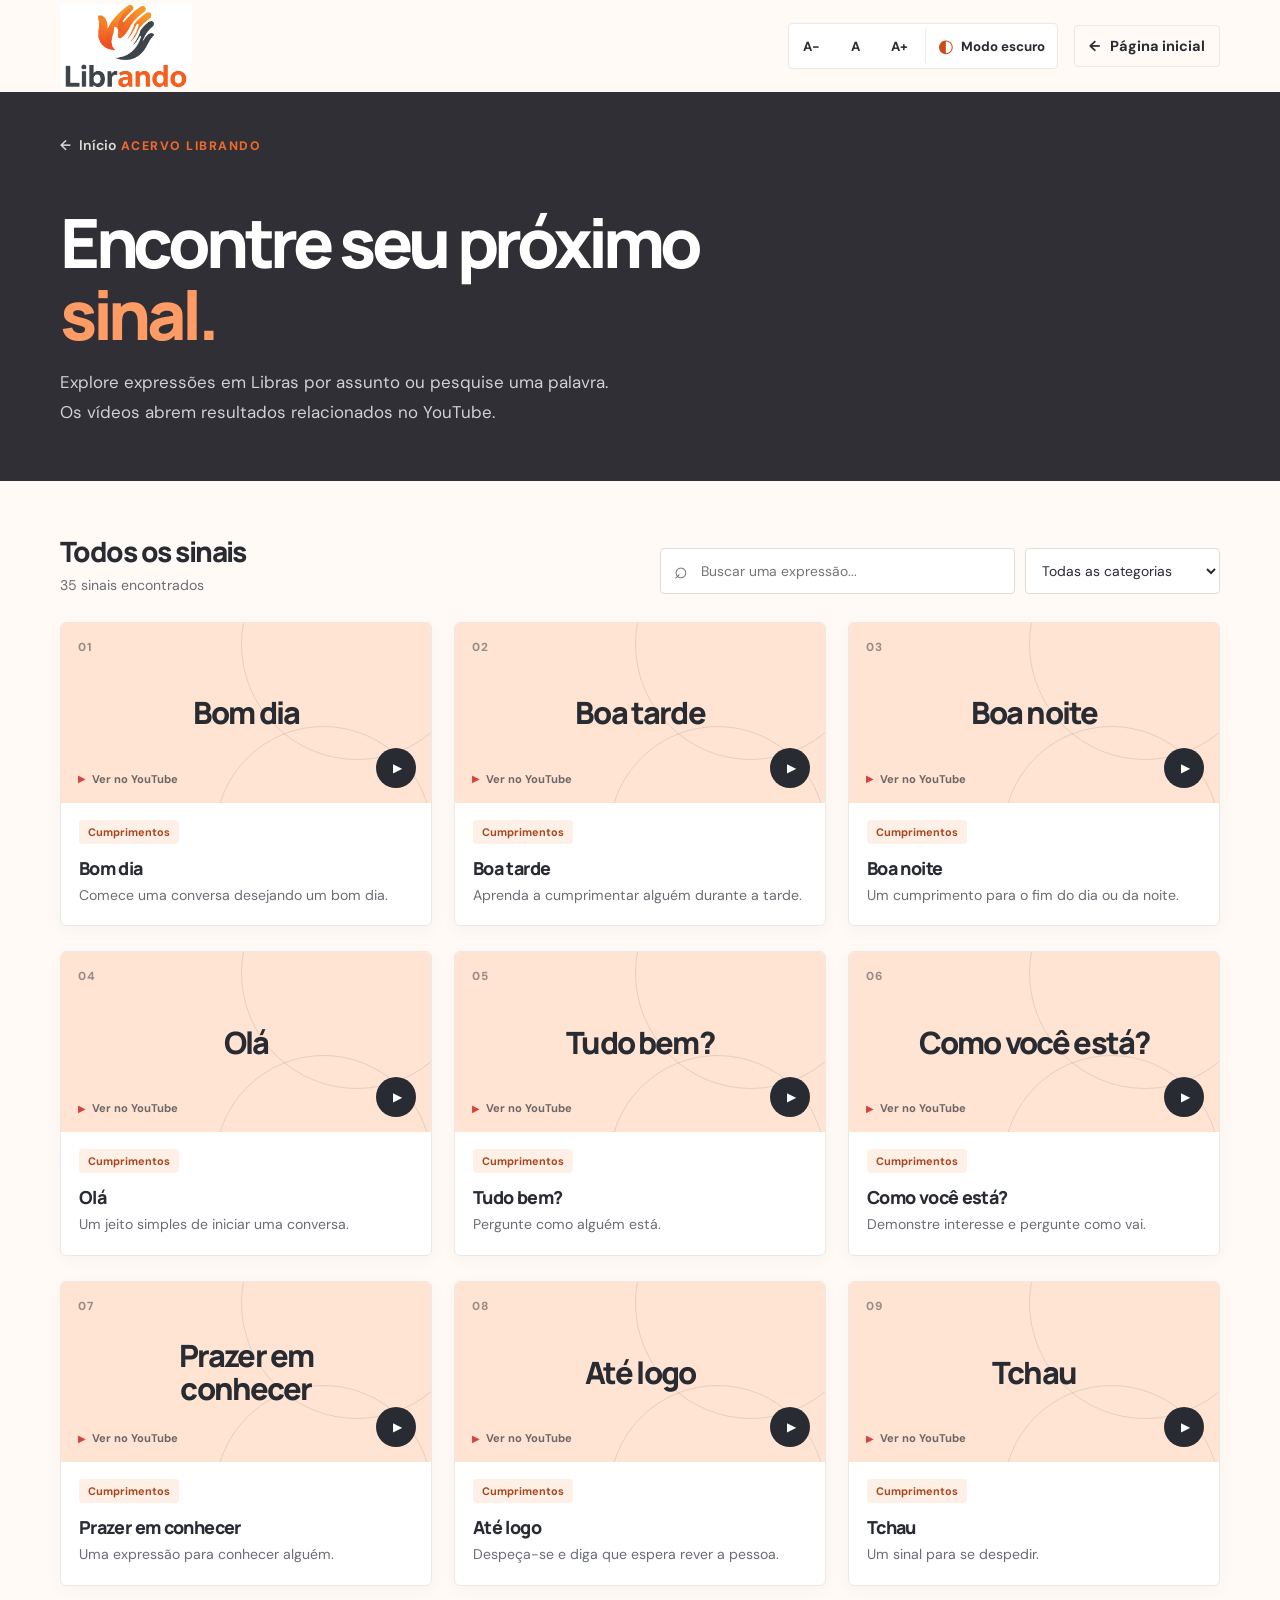
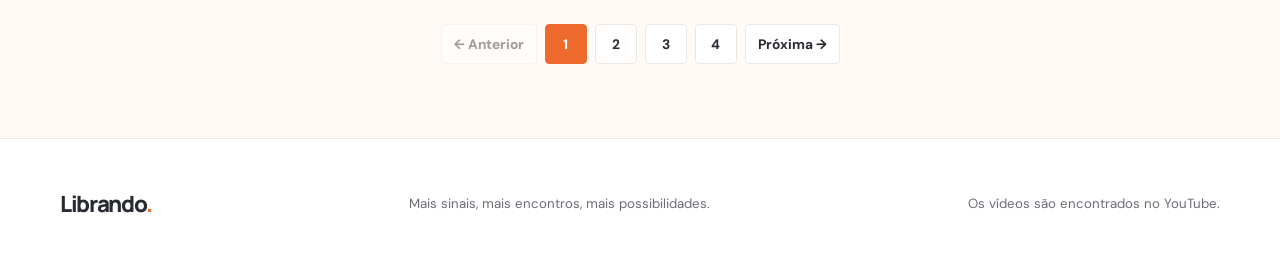
==== pages/videos.html @ 1c076620 "Improve Librando brand and accessibility Co-authored-by: Copilot <223556219+Copilot@users.noreply.gi" ====
<!DOCTYPE html>
<html lang="pt-BR">
<head>
  <meta charset="UTF-8">
  <meta name="viewport" content="width=device-width, initial-scale=1">
  <meta name="description" content="Explore vídeos de Libras por tema e encontre sinais para se comunicar no dia a dia.">
  <meta name="theme-color" content="#fffaf6">
  <link rel="preconnect" href="https://fonts.googleapis.com">
  <link rel="preconnect" href="https://fonts.gstatic.com" crossorigin>
  <link href="https://fonts.googleapis.com/css2?family=DM+Sans:wght@400;500;600;700&family=Manrope:wght@500;600;700;800&display=swap" rel="stylesheet">
  <link rel="stylesheet" href="../assets/css/librando.css">
  <script src="../assets/js/accessibility.js" defer></script>
  <script src="../assets/js/videos.js" defer></script>
  <title>Explorar sinais — Librando</title>
</head>
<body>
  <a class="skip-link" href="#conteudo">Pular para o conteúdo</a>
  <!-- Cabeçalho mantém navegação e acessibilidade consistentes entre páginas. -->
  <header class="site-header">
    <nav class="nav-wrap" aria-label="Navegação principal">
      <a class="brand" href="../index.html" aria-label="Librando — página inicial">
        <img src="../assets/images/librando-logo.png" alt="Librando">
      </a>
      <div class="nav-actions">
        <div class="accessibility-tools" role="group" aria-label="Opções de acessibilidade">
          <button class="font-button" type="button" data-font-action="decrease" aria-label="Diminuir tamanho da fonte" title="Diminuir fonte">A−</button>
          <button class="font-button" type="button" data-font-action="reset" aria-label="Restaurar tamanho padrão da fonte" title="Restaurar fonte">A</button>
          <button class="font-button" type="button" data-font-action="increase" aria-label="Aumentar tamanho da fonte" title="Aumentar fonte">A+</button>
          <button class="theme-button" type="button" data-theme-toggle aria-label="Ativar modo escuro" aria-pressed="false">
            <span class="theme-icon" aria-hidden="true">◐</span>
            <span class="theme-label">Modo escuro</span>
          </button>
          <span class="sr-only" data-accessibility-status aria-live="polite" aria-atomic="true"></span>
        </div>
        <a class="nav-link" href="../index.html"><span aria-hidden="true">←</span> Página inicial</a>
      </div>
    </nav>
  </header>

  <!-- Catálogo de sinais pesquisável, categorizado e paginado. -->
  <main id="conteudo" class="catalog-page">
    <section class="catalog-intro">
      <a class="back-link" href="../index.html"><span aria-hidden="true">←</span> Início</a>
      <span class="section-kicker">Acervo Librando</span>
      <h1>Encontre seu próximo <span>sinal.</span></h1>
      <p>Explore expressões em Libras por assunto ou pesquise uma palavra. Os vídeos abrem resultados relacionados no YouTube.</p>
    </section>

    <section class="section catalog-section" aria-labelledby="catalog-title">
      <div class="catalog-toolbar">
        <div>
          <h2 id="catalog-title">Todos os sinais</h2>
          <p id="results-summary" class="results-summary" aria-live="polite"></p>
        </div>
        <div class="filters">
          <label class="search-field">
            <span class="sr-only">Buscar sinal</span>
            <span class="search-icon" aria-hidden="true">⌕</span>
            <input id="video-search" type="search" placeholder="Buscar uma expressão..." autocomplete="off">
          </label>
          <label class="select-field">
            <span class="sr-only">Filtrar por categoria</span>
            <select id="category-filter">
              <option value="all">Todas as categorias</option>
              <option value="cumprimentos">Cumprimentos</option>
              <option value="cortesia">Cortesia</option>
              <option value="conversa">Conversação</option>
              <option value="cotidiano">Cotidiano</option>
              <option value="emocoes">Emoções</option>
            </select>
          </label>
        </div>
      </div>
      <div class="video-grid" id="all-videos" aria-live="polite"></div>
      <nav class="pagination" id="pagination" aria-label="Paginação dos vídeos"></nav>
      <p class="empty-state" id="empty-state" hidden>Nenhum sinal encontrado. Tente outra palavra ou categoria.</p>
    </section>
  </main>

  <!-- O mesmo rodapé leve usado na página inicial. -->
  <footer class="site-footer">
    <a class="footer-brand" href="../index.html">Librando<span>.</span></a>
    <p>Mais sinais, mais encontros, mais possibilidades.</p>
    <span class="footer-note">Os vídeos são encontrados no YouTube.</span>
  </footer>
</body>
</html>
---- assets/css/librando.css ----
:root {
  color-scheme: light;
  --font-scale: 1;
  --ink: #292b32;
  --muted: #6b6d75;
  --paper: #fffaf6;
  --surface: #ffffff;
  --line: #eee8e2;
  --input-surface: #ffffff;
  --orange: #ee692c;
  --orange-dark: #c94c1d;
  --charcoal: #292b32;
  --shadow: 0 14px 40px rgba(44, 35, 29, .08);
  font-family: "DM Sans", sans-serif;
  font-size: calc(100% * var(--font-scale));
  font-synthesis: none;
  text-rendering: optimizeLegibility;
}

/* Centralized colors keep the light and dark themes consistent across pages. */
:root[data-theme="dark"] {
  color-scheme: dark;
  --ink: #f2eee9;
  --muted: #b9b4ad;
  --paper: #202329;
  --surface: #292d34;
  --line: #41464f;
  --input-surface: #292d34;
  --orange: #f47b43;
  --orange-dark: #ff9b64;
  --charcoal: #292b32;
  --shadow: 0 14px 40px rgba(0, 0, 0, .25);
}

* {
  box-sizing: border-box;
}

html {
  scroll-behavior: smooth;
}

body {
  margin: 0;
  background: var(--paper);
  color: var(--ink);
}

button,
input,
select {
  font: inherit;
}

a {
  color: inherit;
}

/* Keyboard focus remains visible in both color themes. */
a:focus-visible,
button:focus-visible,
input:focus-visible,
select:focus-visible {
  outline: 3px solid var(--orange-dark);
  outline-offset: 3px;
}

/* Shared shell and accessible navigation controls. */
.skip-link {
  position: absolute;
  z-index: 10;
  top: 10px;
  left: 10px;
  padding: 10px 14px;
  transform: translateY(-150%);
  border-radius: 4px;
  background: var(--surface);
  color: var(--ink);
}

.skip-link:focus {
  transform: translateY(0);
}

.site-header {
  position: relative;
  z-index: 2;
  background: var(--paper);
}

.nav-wrap {
  display: flex;
  width: min(1160px, calc(100% - 48px));
  min-height: 92px;
  align-items: center;
  justify-content: space-between;
  gap: 22px;
  margin: 0 auto;
}

.brand {
  display: inline-flex;
  width: 132px;
  height: 84px;
  align-items: center;
  justify-content: center;
  flex: 0 0 auto;
  background: #fff;
}

.brand img {
  display: block;
  width: 100%;
  height: 100%;
  object-fit: contain;
}

.nav-actions,
.accessibility-tools {
  display: inline-flex;
  align-items: center;
  gap: 8px;
}

.nav-actions {
  flex-wrap: wrap;
  justify-content: flex-end;
  gap: 16px;
}

.accessibility-tools {
  padding: 4px;
  border: 1px solid var(--line);
  border-radius: 4px;
  background: var(--surface);
}

.font-button,
.theme-button {
  display: inline-flex;
  min-width: 36px;
  min-height: 36px;
  align-items: center;
  justify-content: center;
  gap: 7px;
  padding: 0 8px;
  border: 0;
  border-radius: 3px;
  background: transparent;
  color: var(--ink);
  cursor: pointer;
  font-size: .83rem;
  font-weight: 700;
}

.font-button:hover,
.theme-button:hover {
  background: var(--paper);
}

.theme-button {
  border-left: 1px solid var(--line);
  padding-left: 12px;
}

.theme-icon {
  color: var(--orange-dark);
  font-size: 1.1rem;
}

.nav-link {
  display: inline-flex;
  min-height: 42px;
  align-items: center;
  gap: 10px;
  padding: 0 14px;
  border: 1px solid var(--line);
  border-radius: 4px;
  color: var(--ink);
  font-size: .91rem;
  font-weight: 700;
  text-decoration: none;
  transition: border-color .2s ease, color .2s ease, transform .2s ease;
}

.nav-link:hover {
  transform: translateY(-2px);
  border-color: var(--orange);
  color: var(--orange-dark);
}

/* Hero and content sections. */
.hero {
  position: relative;
  display: flex;
  min-height: 480px;
  align-items: center;
  overflow: hidden;
  background: var(--charcoal);
  color: #fff;
}

.hero-inner {
  position: relative;
  z-index: 1;
  width: min(1160px, calc(100% - 48px));
  margin: 0 auto;
  padding: 78px 0 86px;
}

.eyebrow,
.section-kicker {
  display: inline-flex;
  align-items: center;
  gap: 9px;
  color: var(--orange);
  font-size: .77rem;
  font-weight: 800;
  letter-spacing: .12em;
  text-transform: uppercase;
}

.eyebrow {
  color: #ffc09f;
}

.eyebrow-dot {
  width: 8px;
  height: 8px;
  border-radius: 50%;
  background: var(--orange);
  box-shadow: 0 0 0 5px rgba(238, 105, 44, .18);
}

.hero h1,
.catalog-intro h1 {
  max-width: 750px;
  margin: 22px 0 18px;
  font-family: Manrope, sans-serif;
  font-size: clamp(2.65rem, 6.4vw, 5.15rem);
  font-weight: 800;
  letter-spacing: -.065em;
  line-height: 1.06;
}

.hero h1 span {
  color: #ff9b64;
}

.hero-inner > p,
.catalog-intro > p {
  max-width: 550px;
  margin: 0;
  color: #d1d0d2;
  font-size: 1.06rem;
  line-height: 1.75;
}

.button {
  display: inline-flex;
  min-height: 50px;
  align-items: center;
  justify-content: center;
  gap: 18px;
  padding: 0 22px;
  border: 0;
  border-radius: 4px;
  font-weight: 700;
  text-decoration: none;
  transition: transform .2s ease, background-color .2s ease, box-shadow .2s ease;
}

.button:hover {
  transform: translateY(-2px);
}

.button-light {
  margin-top: 30px;
  background: #fff;
  color: var(--ink);
}

.button-light:hover {
  box-shadow: 0 8px 22px rgba(255, 255, 255, .14);
}

.button-primary {
  background: var(--orange);
  color: #fff;
}

.button-primary:hover {
  background: var(--orange-dark);
  box-shadow: 0 8px 20px rgba(201, 76, 29, .2);
}

.hero-decoration {
  position: absolute;
  display: grid;
  place-items: center;
  border: 1px solid rgba(255, 255, 255, .15);
  border-radius: 8px;
  color: rgba(255, 255, 255, .12);
  font-family: Manrope, sans-serif;
  font-weight: 800;
  letter-spacing: -.07em;
  transform: rotate(-9deg);
  user-select: none;
}

.hero-decoration-one {
  top: 42px;
  right: 100px;
  width: 225px;
  height: 112px;
  font-size: 3.6rem;
}

.hero-decoration-two {
  right: -10px;
  bottom: 38px;
  width: 280px;
  height: 128px;
  border-color: rgba(238, 105, 44, .28);
  color: rgba(238, 105, 44, .42);
  font-size: 3.2rem;
  transform: rotate(8deg);
}

.hero-stamp {
  position: absolute;
  top: 50%;
  right: max(9%, calc((100% - 1160px) / 2));
  display: grid;
  width: 126px;
  height: 126px;
  align-content: center;
  justify-items: center;
  border: 1px solid rgba(255, 255, 255, .4);
  border-radius: 50%;
  color: white;
  font-size: .67rem;
  font-weight: 800;
  letter-spacing: .19em;
  line-height: 1.55;
  transform: translateY(-50%) rotate(12deg);
}

.hero-stamp span:last-child {
  color: #ff9b64;
}

.section {
  width: min(1160px, calc(100% - 48px));
  margin: 0 auto;
}

.video-section {
  padding-top: 82px;
  padding-bottom: 90px;
}

.section-heading {
  display: flex;
  align-items: end;
  justify-content: space-between;
  gap: 24px;
  margin-bottom: 30px;
}

.section-heading h2,
.catalog-toolbar h2 {
  margin: 9px 0 8px;
  font-family: Manrope, sans-serif;
  font-size: clamp(1.8rem, 4vw, 2.5rem);
  font-weight: 800;
  letter-spacing: -.055em;
  line-height: 1.15;
}

.section-heading p,
.section-cta p {
  margin: 0;
  color: var(--muted);
  line-height: 1.6;
}

.video-count {
  flex: 0 0 auto;
  padding: 9px 13px;
  border: 1px solid var(--line);
  border-radius: 4px;
  color: var(--muted);
  font-size: .85rem;
}

.video-count strong {
  color: var(--orange-dark);
}

.video-grid {
  display: grid;
  grid-template-columns: repeat(3, minmax(0, 1fr));
  gap: 25px 22px;
}

/* Video cards use restrained corners; the round play control remains a visual cue. */
.video-card {
  min-width: 0;
  overflow: hidden;
  border: 1px solid var(--line);
  border-radius: 6px;
  background: var(--surface);
  box-shadow: 0 4px 18px rgba(44, 35, 29, .035);
  transition: transform .22s ease, box-shadow .22s ease;
}

.video-card:hover {
  transform: translateY(-4px);
  box-shadow: var(--shadow);
}

.video-cover {
  position: relative;
  display: flex;
  min-height: 180px;
  align-items: center;
  justify-content: center;
  overflow: hidden;
  padding: 30px;
  isolation: isolate;
  color: var(--ink);
  text-decoration: none;
}

.video-cover::before,
.video-cover::after {
  position: absolute;
  z-index: -1;
  border: 1px solid rgba(41, 43, 50, .12);
  border-radius: 50%;
  content: "";
}

.video-cover::before {
  top: -95px;
  right: -42px;
  width: 230px;
  height: 230px;
}

.video-cover::after {
  right: -1px;
  bottom: -140px;
  width: 215px;
  height: 215px;
}

.cover-cumprimentos { background: #ffe4d3; }
.cover-cortesia { background: #f7e7d9; }
.cover-conversa { background: #e6e9f8; }
.cover-cotidiano { background: #e4eee3; }
.cover-emocoes { background: #f5e4eb; }

.cover-number {
  position: absolute;
  top: 16px;
  left: 17px;
  color: rgba(41, 43, 50, .48);
  font-size: .73rem;
  font-weight: 800;
  letter-spacing: .1em;
}

.cover-word {
  max-width: 80%;
  font-family: Manrope, sans-serif;
  font-size: clamp(1.45rem, 2.4vw, 2.05rem);
  font-weight: 800;
  letter-spacing: -.06em;
  line-height: 1.08;
  text-align: center;
}

.play-button {
  position: absolute;
  right: 15px;
  bottom: 15px;
  display: grid;
  width: 40px;
  height: 40px;
  place-items: center;
  padding-left: 3px;
  border-radius: 50%;
  background: var(--charcoal);
  color: white;
  font-size: .78rem;
  transition: background-color .2s ease, transform .2s ease;
}

.video-cover:hover .play-button {
  transform: scale(1.08);
  background: var(--orange-dark);
}

.youtube-label {
  position: absolute;
  bottom: 17px;
  left: 17px;
  display: inline-flex;
  align-items: center;
  gap: 6px;
  color: rgba(41, 43, 50, .68);
  font-size: .7rem;
  font-weight: 700;
}

.youtube-label span {
  color: #d7443e;
  font-size: .65rem;
}

.video-info {
  padding: 17px 18px 19px;
}

.category-tag {
  display: inline-block;
  padding: 5px 9px;
  border-radius: 4px;
  font-size: .68rem;
  font-weight: 700;
}

.tag-cumprimentos { background: #fff0e7; color: #a9461e; }
.tag-cortesia { background: #f8eee4; color: #875628; }
.tag-conversa { background: #eef0ff; color: #4c5299; }
.tag-cotidiano { background: #edf5eb; color: #3d693b; }
.tag-emocoes { background: #f9edf2; color: #944965; }

.video-info h3 {
  margin: 12px 0 5px;
  font-family: Manrope, sans-serif;
  font-size: 1.12rem;
  font-weight: 800;
  letter-spacing: -.035em;
}

.video-info p {
  margin: 0;
  color: var(--muted);
  font-size: .88rem;
  line-height: 1.55;
}

.section-cta {
  display: flex;
  align-items: center;
  justify-content: space-between;
  gap: 20px;
  margin-top: 42px;
  padding: 25px 28px;
  border: 1px solid var(--line);
  border-radius: 6px;
  background: var(--surface);
}

.section-cta .button {
  flex: 0 0 auto;
}

.site-footer {
  display: flex;
  min-height: 130px;
  align-items: center;
  justify-content: space-between;
  gap: 18px;
  padding: 28px max(24px, calc((100% - 1160px) / 2));
  border-top: 1px solid var(--line);
  background: var(--surface);
}

.footer-brand {
  font-family: Manrope, sans-serif;
  font-size: 1.4rem;
  font-weight: 800;
  letter-spacing: -.06em;
  text-decoration: none;
}

.footer-brand span {
  color: var(--orange);
}

.site-footer p,
.footer-note {
  margin: 0;
  color: var(--muted);
  font-size: .83rem;
}

.catalog-page {
  min-height: calc(100vh - 222px);
}

.catalog-intro {
  padding: 42px max(24px, calc((100% - 1160px) / 2)) 54px;
  background: #302f36;
  color: #fff;
}

.back-link {
  display: inline-flex;
  align-items: center;
  gap: 8px;
  margin-bottom: 36px;
  color: #ddd9d5;
  font-size: .88rem;
  font-weight: 600;
  text-decoration: none;
}

.back-link:hover {
  color: #ff9b64;
}

.catalog-intro h1 {
  max-width: 800px;
  margin-top: 16px;
  font-size: clamp(2.5rem, 5.4vw, 4.25rem);
}

.catalog-intro h1 span {
  color: #ff9b64;
}

.catalog-section {
  padding-top: 54px;
  padding-bottom: 74px;
}

.catalog-toolbar {
  display: flex;
  align-items: end;
  justify-content: space-between;
  gap: 25px;
  margin-bottom: 28px;
}

/* Search and category controls share the same compact form treatment. */
.catalog-toolbar h2 {
  margin-top: 0;
  font-size: 1.75rem;
}

.results-summary {
  margin: 0;
  color: var(--muted);
  font-size: .88rem;
}

.filters {
  display: flex;
  flex: 0 1 560px;
  justify-content: flex-end;
  gap: 10px;
}

.search-field,
.select-field {
  position: relative;
  display: flex;
  min-height: 46px;
  align-items: center;
}

.search-field {
  flex: 1 1 260px;
}

.search-field input,
.select-field select {
  width: 100%;
  height: 46px;
  border: 1px solid #e4ddd6;
  border-radius: 4px;
  background: var(--input-surface);
  color: var(--ink);
  font-size: .87rem;
}

.search-field input {
  padding: 0 14px 0 40px;
}

.search-icon {
  position: absolute;
  left: 14px;
  z-index: 1;
  color: var(--muted);
  font-size: 1.45rem;
  line-height: 1;
}

.select-field {
  flex: 0 0 195px;
}

.select-field select {
  padding: 0 30px 0 12px;
}

.pagination {
  display: flex;
  flex-wrap: wrap;
  justify-content: center;
  gap: 8px;
  margin-top: 38px;
}

.page-button {
  min-width: 42px;
  min-height: 40px;
  padding: 0 12px;
  border: 1px solid var(--line);
  border-radius: 4px;
  background: var(--surface);
  color: var(--ink);
  cursor: pointer;
  font-size: .86rem;
  font-weight: 700;
}

.page-button:hover:not(:disabled),
.page-button[aria-current="page"] {
  border-color: var(--orange);
  background: var(--orange);
  color: #fff;
}

.page-button:disabled {
  cursor: not-allowed;
  opacity: .45;
}

.empty-state {
  padding: 38px 12px;
  color: var(--muted);
  text-align: center;
}

.sr-only {
  position: absolute;
  width: 1px;
  height: 1px;
  overflow: hidden;
  clip: rect(0, 0, 0, 0);
  white-space: nowrap;
  clip-path: inset(50%);
}

/* Responsive breakpoints preserve the catalog hierarchy on small screens. */
@media (max-width: 800px) {
  .nav-wrap {
    flex-wrap: wrap;
    gap: 8px 18px;
    padding: 8px 0 12px;
  }

  .nav-actions {
    flex: 1 1 100%;
    justify-content: space-between;
    gap: 10px;
  }

  .hero-stamp {
    right: 6%;
    width: 102px;
    height: 102px;
  }

  .hero-decoration-one {
    right: 55px;
  }

  .video-grid {
    grid-template-columns: repeat(2, minmax(0, 1fr));
    gap: 20px;
  }

  .catalog-toolbar {
    align-items: stretch;
    flex-direction: column;
  }

  .filters {
    flex: initial;
    justify-content: stretch;
  }
}

@media (max-width: 560px) {
  .nav-wrap {
    width: calc(100% - 32px);
  }

  .brand {
    width: 112px;
    height: 74px;
  }

  .nav-link {
    min-height: 40px;
    gap: 6px;
    padding: 0 9px;
    font-size: .76rem;
  }

  .nav-actions {
    align-items: stretch;
    flex-direction: column;
  }

  .accessibility-tools {
    align-self: flex-end;
    max-width: 100%;
    gap: 4px;
  }

  .font-button {
    min-width: 32px;
    padding: 0 5px;
  }

  .theme-button {
    min-width: 95px;
    justify-content: flex-start;
    padding-left: 8px;
  }

  .nav-actions > .nav-link {
    align-self: flex-end;
  }

  .hero {
    min-height: 420px;
  }

  .hero-inner,
  .section {
    width: calc(100% - 36px);
  }

  .hero-inner {
    padding: 70px 0;
  }

  .hero h1 {
    max-width: 480px;
    font-size: clamp(2.45rem, 12vw, 3.7rem);
  }

  .hero-inner > p,
  .catalog-intro > p {
    font-size: .96rem;
  }

  .hero-stamp {
    top: auto;
    right: 20px;
    bottom: 18px;
    width: 78px;
    height: 78px;
    font-size: .55rem;
    opacity: .72;
    transform: rotate(12deg);
  }

  .hero-decoration-one {
    top: 12px;
    right: -46px;
    width: 160px;
    height: 82px;
    font-size: 2.5rem;
  }

  .hero-decoration-two {
    right: -80px;
    bottom: 15px;
  }

  .video-section {
    padding-top: 60px;
    padding-bottom: 60px;
  }

  .section-heading {
    align-items: flex-start;
  }

  .section-heading h2 {
    font-size: 1.85rem;
  }

  .video-count {
    margin-top: 20px;
    padding: 7px 9px;
    font-size: .74rem;
  }

  .video-grid {
    grid-template-columns: 1fr;
    gap: 16px;
  }

  .video-cover {
    min-height: 165px;
  }

  .section-cta {
    align-items: flex-start;
    flex-direction: column;
    margin-top: 28px;
    padding: 22px;
  }

  .site-footer {
    align-items: flex-start;
    flex-direction: column;
    gap: 9px;
    padding: 26px 20px;
  }

  .catalog-intro {
    padding: 28px 20px 38px;
  }

  .back-link {
    margin-bottom: 28px;
  }

  .catalog-intro h1 {
    font-size: clamp(2.5rem, 12vw, 3.5rem);
  }

  .catalog-section {
    width: calc(100% - 36px);
    padding-top: 40px;
    padding-bottom: 54px;
  }

  .filters {
    flex-direction: column;
  }

  .search-field,
  .select-field {
    flex-basis: auto;
  }
}

@media (prefers-reduced-motion: reduce) {
  *,
  *::before,
  *::after {
    scroll-behavior: auto !important;
    transition-duration: .01ms !important;
  }
}
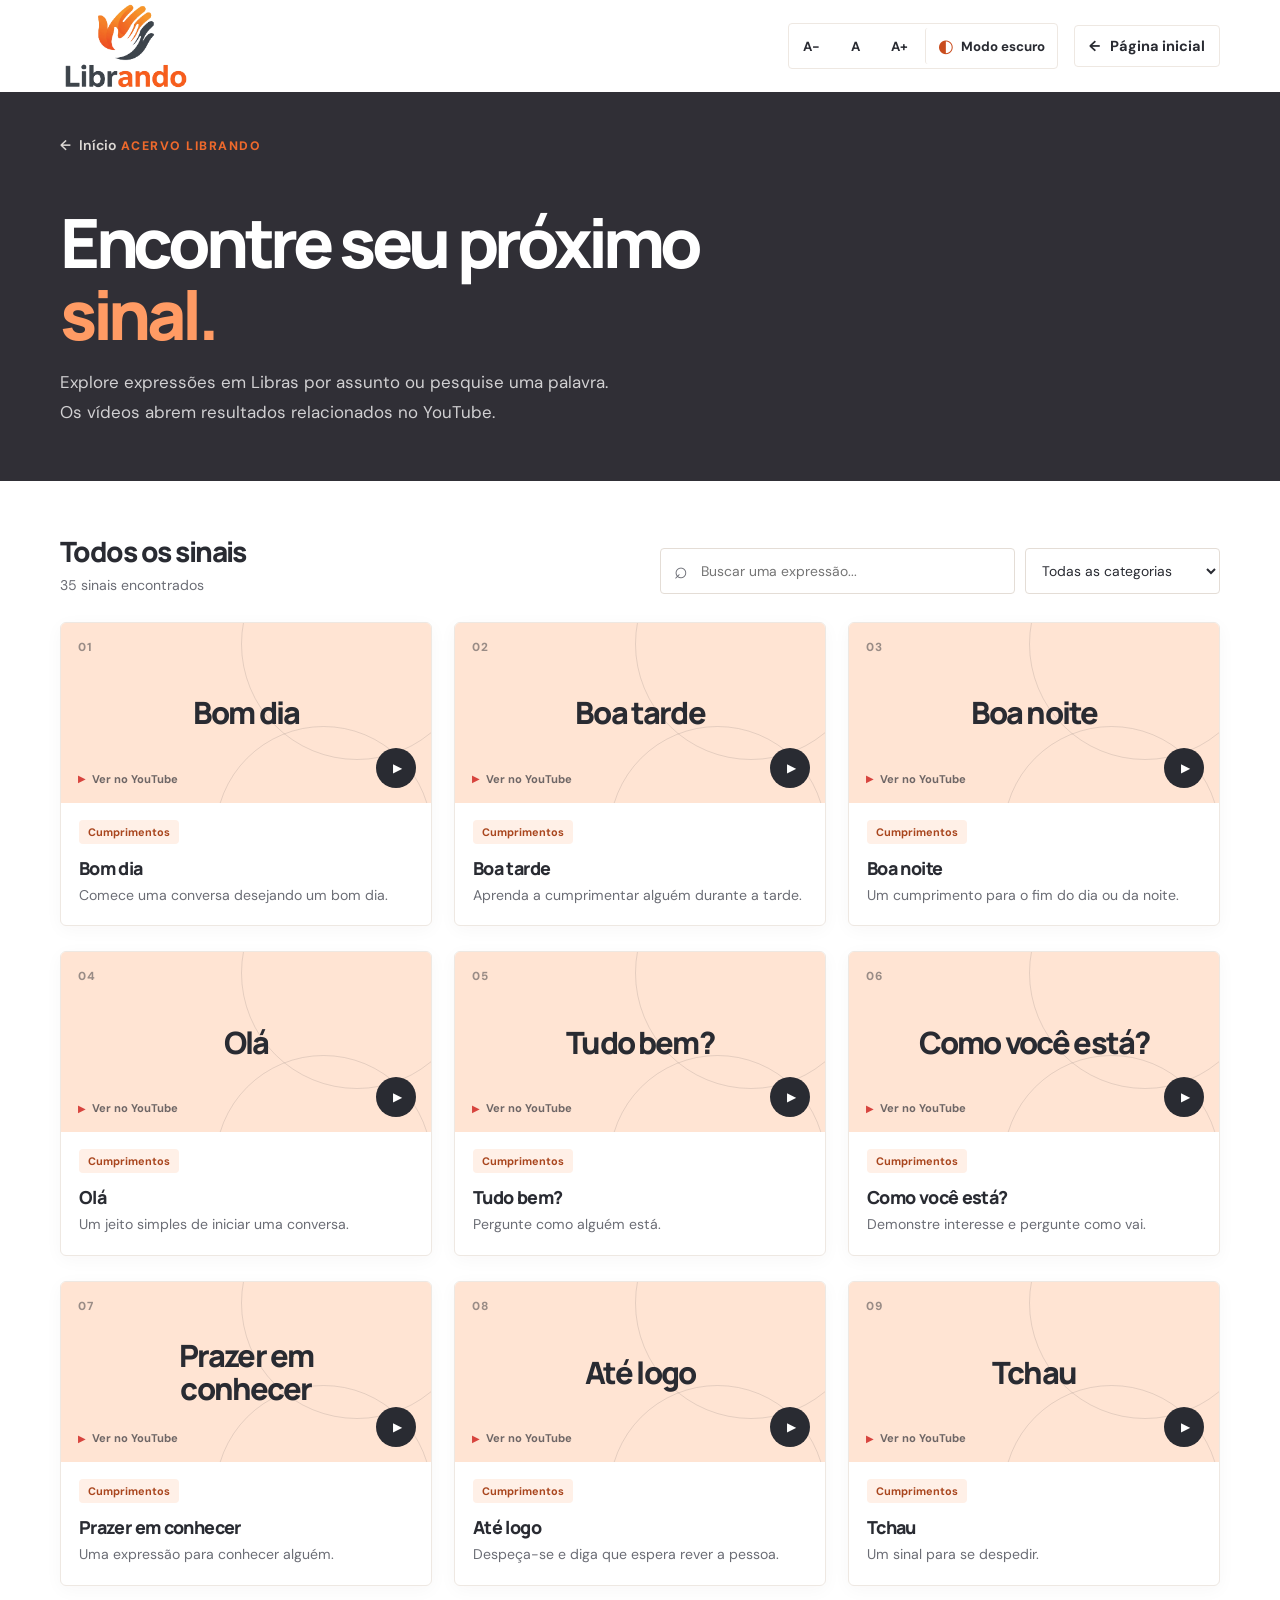
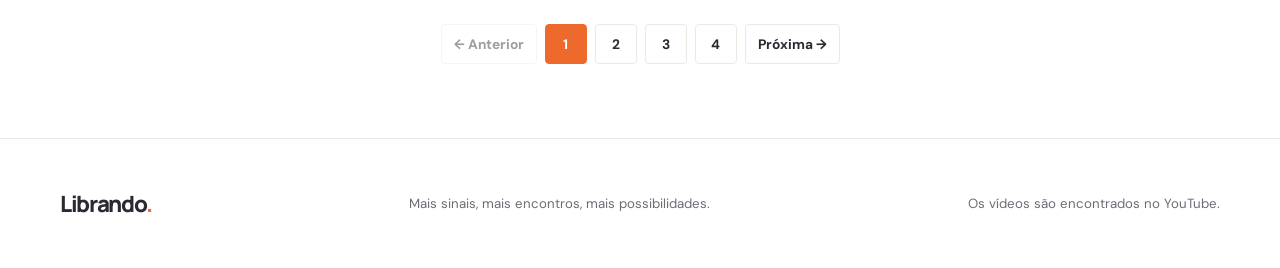
==== commit a4e29d83: "Set Librando default background to white Co-authored-by: Copilot <223556219+Copilot@users.noreply.gi" ====
--- a/pages/videos.html
+++ b/pages/videos.html
@@ -4,7 +4,7 @@
   <meta charset="UTF-8">
   <meta name="viewport" content="width=device-width, initial-scale=1">
   <meta name="description" content="Explore vídeos de Libras por tema e encontre sinais para se comunicar no dia a dia.">
-  <meta name="theme-color" content="#fffaf6">
+  <meta name="theme-color" content="#ffffff">
   <link rel="preconnect" href="https://fonts.googleapis.com">
   <link rel="preconnect" href="https://fonts.gstatic.com" crossorigin>
   <link href="https://fonts.googleapis.com/css2?family=DM+Sans:wght@400;500;600;700&family=Manrope:wght@500;600;700;800&display=swap" rel="stylesheet">
--- a/assets/css/librando.css
+++ b/assets/css/librando.css
@@ -3,7 +3,7 @@
   --font-scale: 1;
   --ink: #292b32;
   --muted: #6b6d75;
-  --paper: #fffaf6;
+  --paper: #ffffff;
   --surface: #ffffff;
   --line: #eee8e2;
   --input-surface: #ffffff;
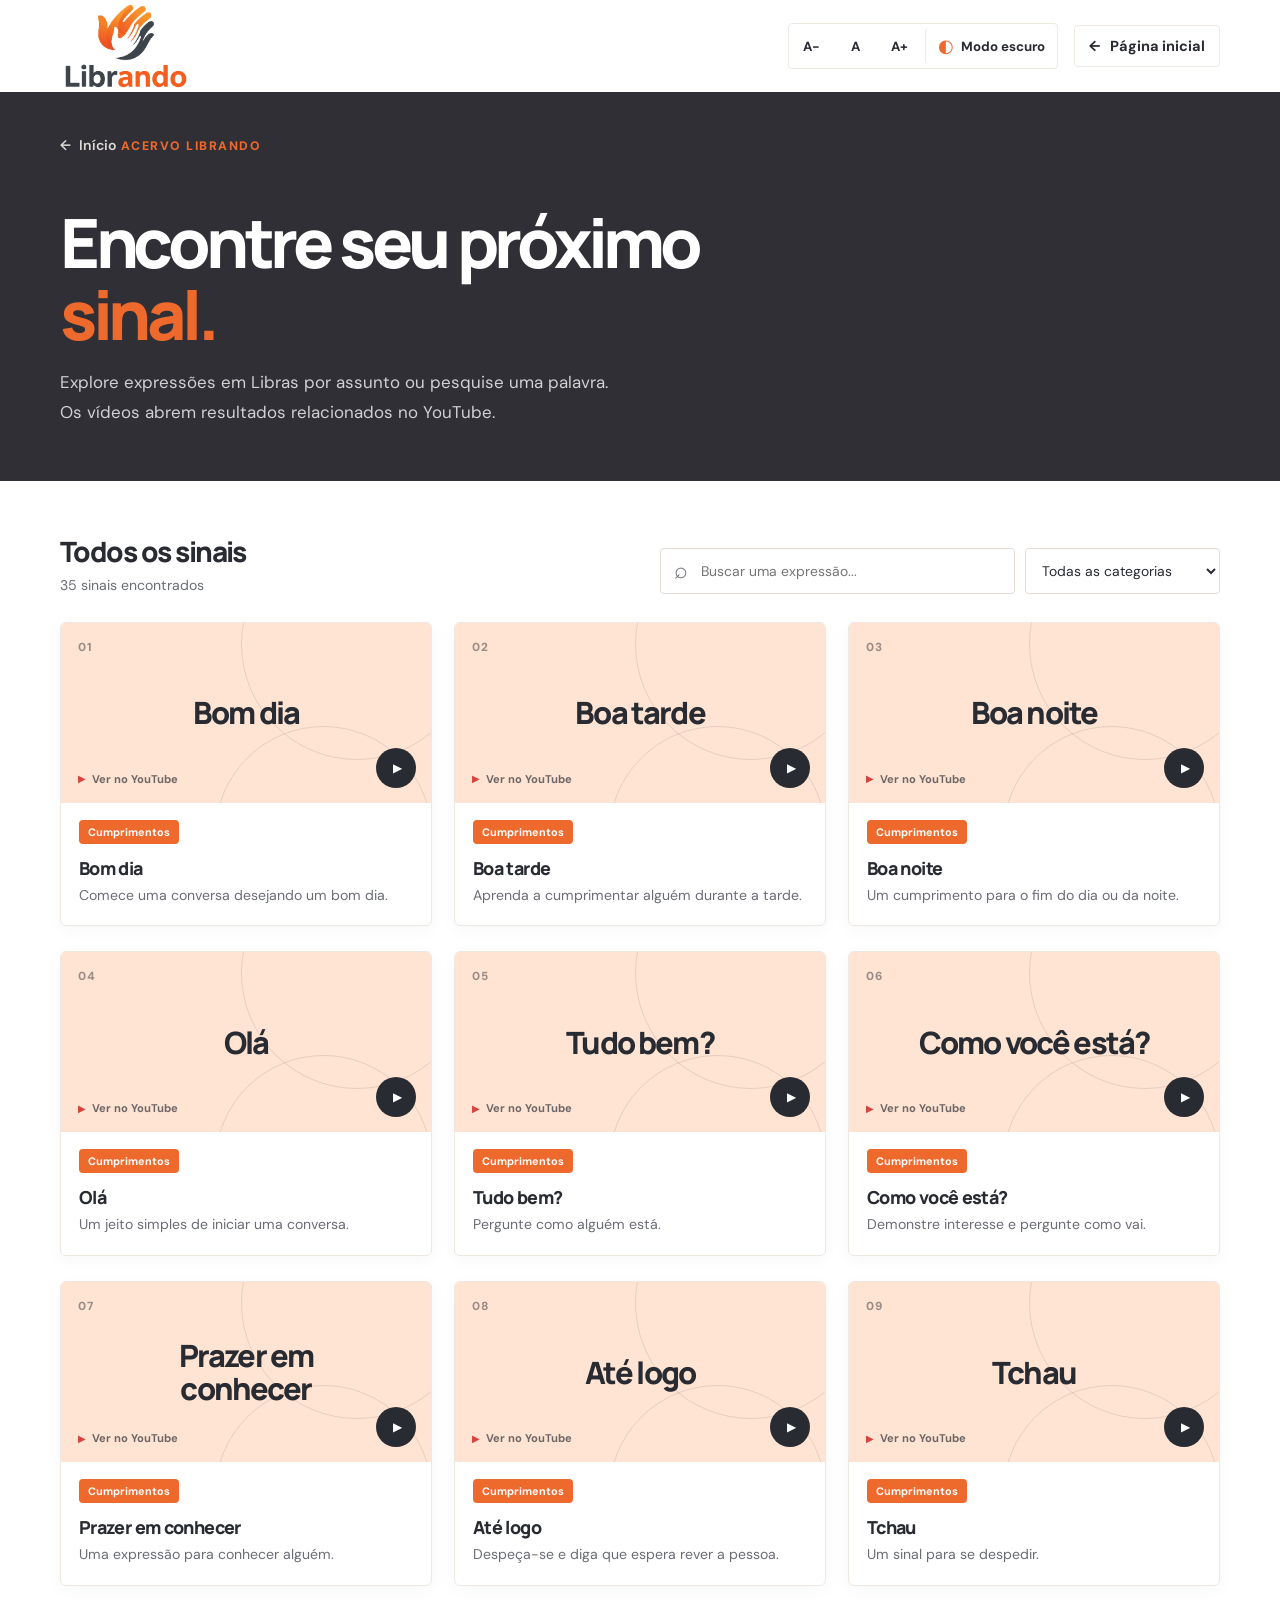
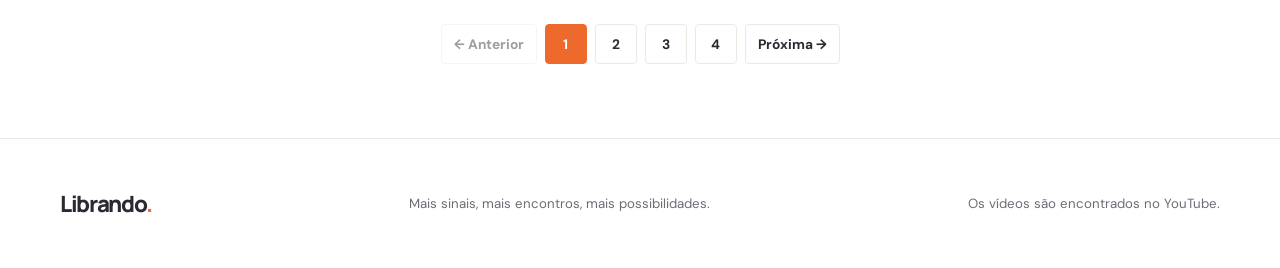
==== commit 8268c011: "Standardize Librando orange accent color Co-authored-by: Copilot <223556219+Copilot@users.noreply.gi" ====
--- a/pages/videos.html
+++ b/pages/videos.html
@@ -8,8 +8,8 @@
   <link rel="preconnect" href="https://fonts.googleapis.com">
   <link rel="preconnect" href="https://fonts.gstatic.com" crossorigin>
   <link href="https://fonts.googleapis.com/css2?family=DM+Sans:wght@400;500;600;700&family=Manrope:wght@500;600;700;800&display=swap" rel="stylesheet">
-  <link rel="stylesheet" href="../assets/css/librando.css">
-  <script src="../assets/js/accessibility.js" defer></script>
+  <link rel="stylesheet" href="../assets/css/librando.css?v=3">
+  <script src="../assets/js/accessibility.js?v=2" defer></script>
   <script src="../assets/js/videos.js" defer></script>
   <title>Explorar sinais — Librando</title>
 </head>
--- a/assets/css/librando.css
+++ b/assets/css/librando.css
@@ -8,7 +8,7 @@
   --line: #eee8e2;
   --input-surface: #ffffff;
   --orange: #ee692c;
-  --orange-dark: #c94c1d;
+  --orange-dark: var(--orange);
   --charcoal: #292b32;
   --shadow: 0 14px 40px rgba(44, 35, 29, .08);
   font-family: "DM Sans", sans-serif;
@@ -26,8 +26,8 @@
   --surface: #292d34;
   --line: #41464f;
   --input-surface: #292d34;
-  --orange: #f47b43;
-  --orange-dark: #ff9b64;
+  --orange: #ee692c;
+  --orange-dark: var(--orange);
   --charcoal: #292b32;
   --shadow: 0 14px 40px rgba(0, 0, 0, .25);
 }
@@ -221,7 +221,7 @@
 }
 
 .eyebrow {
-  color: #ffc09f;
+  color: var(--orange);
 }
 
 .eyebrow-dot {
@@ -244,7 +244,7 @@
 }
 
 .hero h1 span {
-  color: #ff9b64;
+  color: var(--orange);
 }
 
 .hero-inner > p,
@@ -291,7 +291,7 @@
 
 .button-primary:hover {
   background: var(--orange-dark);
-  box-shadow: 0 8px 20px rgba(201, 76, 29, .2);
+  box-shadow: 0 8px 20px rgba(238, 105, 44, .2);
 }
 
 .hero-decoration {
@@ -347,7 +347,7 @@
 }
 
 .hero-stamp span:last-child {
-  color: #ff9b64;
+  color: var(--orange);
 }
 
 .section {
@@ -532,7 +532,7 @@
   font-weight: 700;
 }
 
-.tag-cumprimentos { background: #fff0e7; color: #a9461e; }
+.tag-cumprimentos { background: var(--orange); color: #fff; }
 .tag-cortesia { background: #f8eee4; color: #875628; }
 .tag-conversa { background: #eef0ff; color: #4c5299; }
 .tag-cotidiano { background: #edf5eb; color: #3d693b; }
@@ -621,7 +621,7 @@
 }
 
 .back-link:hover {
-  color: #ff9b64;
+  color: var(--orange);
 }
 
 .catalog-intro h1 {
@@ -631,7 +631,7 @@
 }
 
 .catalog-intro h1 span {
-  color: #ff9b64;
+  color: var(--orange);
 }
 
 .catalog-section {
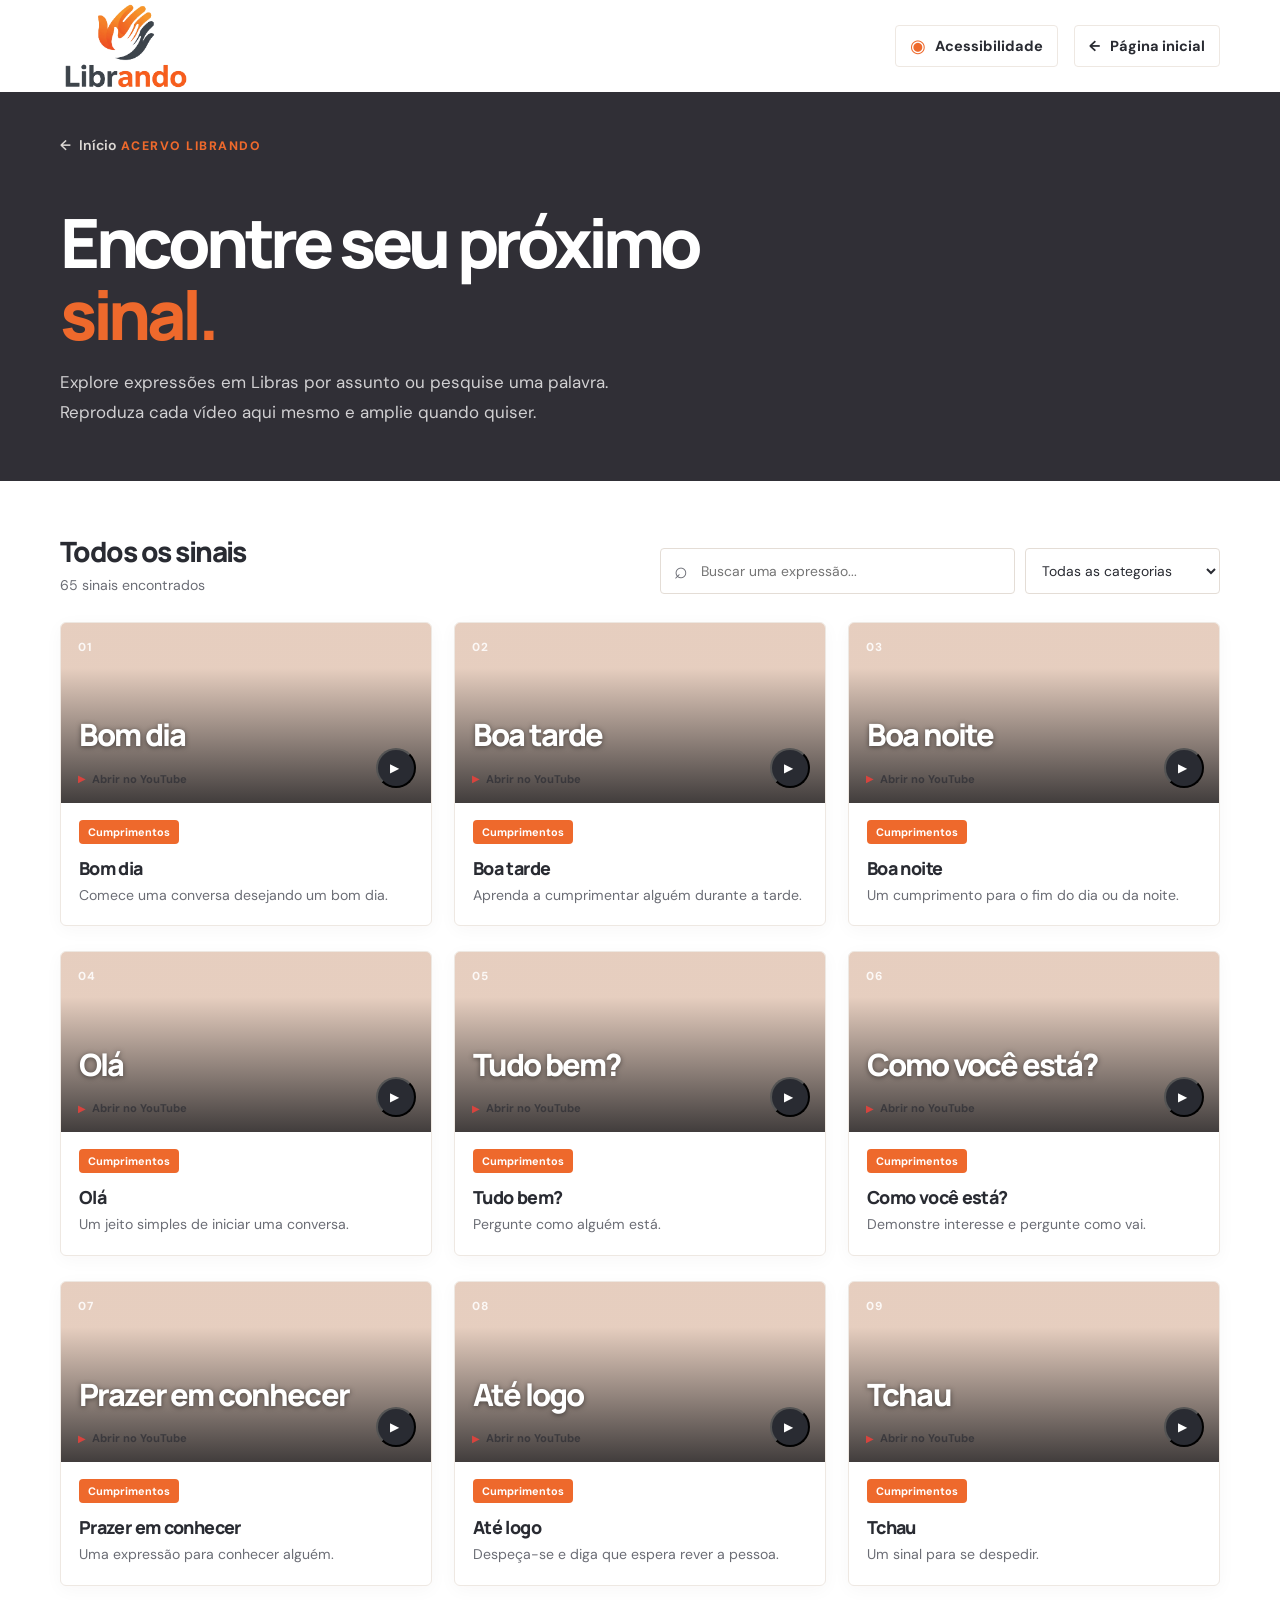
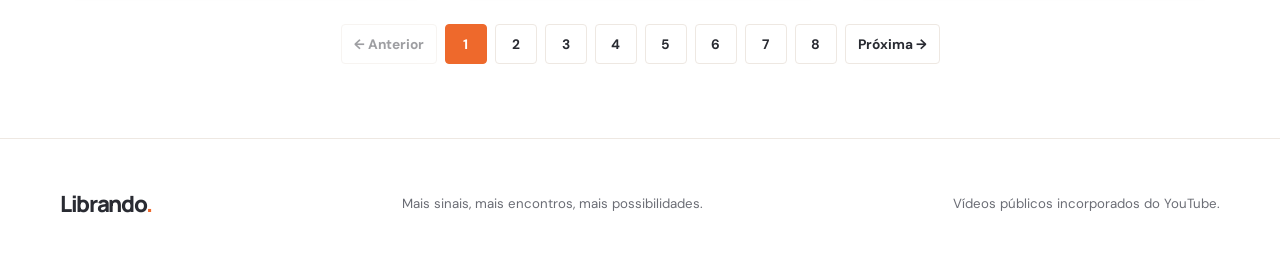
==== commit cd08b367: "projetotualizado Co-authored-by: Copilot <223556219+Copilot@users.noreply.github.com>" ====
--- a/pages/videos.html
+++ b/pages/videos.html
@@ -3,14 +3,14 @@
 <head>
   <meta charset="UTF-8">
   <meta name="viewport" content="width=device-width, initial-scale=1">
-  <meta name="description" content="Explore vídeos de Libras por tema e encontre sinais para se comunicar no dia a dia.">
+  <meta name="description" content="Explore e reproduza vídeos de Libras por tema, com sinais para se comunicar no dia a dia.">
   <meta name="theme-color" content="#ffffff">
   <link rel="preconnect" href="https://fonts.googleapis.com">
   <link rel="preconnect" href="https://fonts.gstatic.com" crossorigin>
   <link href="https://fonts.googleapis.com/css2?family=DM+Sans:wght@400;500;600;700&family=Manrope:wght@500;600;700;800&display=swap" rel="stylesheet">
-  <link rel="stylesheet" href="../assets/css/librando.css?v=3">
-  <script src="../assets/js/accessibility.js?v=2" defer></script>
-  <script src="../assets/js/videos.js" defer></script>
+  <link rel="stylesheet" href="../assets/css/librando.css?v=14">
+  <script src="../assets/js/accessibility.js?v=3" defer></script>
+  <script src="../assets/js/videos.js?v=5" defer></script>
   <title>Explorar sinais — Librando</title>
 </head>
 <body>
@@ -19,17 +19,26 @@
   <header class="site-header">
     <nav class="nav-wrap" aria-label="Navegação principal">
       <a class="brand" href="../index.html" aria-label="Librando — página inicial">
-        <img src="../assets/images/librando-logo.png" alt="Librando">
+        <img src="../assets/images/librando-logo.png?v=2" alt="Librando">
       </a>
       <div class="nav-actions">
-        <div class="accessibility-tools" role="group" aria-label="Opções de acessibilidade">
-          <button class="font-button" type="button" data-font-action="decrease" aria-label="Diminuir tamanho da fonte" title="Diminuir fonte">A−</button>
-          <button class="font-button" type="button" data-font-action="reset" aria-label="Restaurar tamanho padrão da fonte" title="Restaurar fonte">A</button>
-          <button class="font-button" type="button" data-font-action="increase" aria-label="Aumentar tamanho da fonte" title="Aumentar fonte">A+</button>
-          <button class="theme-button" type="button" data-theme-toggle aria-label="Ativar modo escuro" aria-pressed="false">
-            <span class="theme-icon" aria-hidden="true">◐</span>
-            <span class="theme-label">Modo escuro</span>
+        <div class="accessibility-menu">
+          <button class="accessibility-trigger" type="button" data-accessibility-toggle aria-expanded="false" aria-controls="accessibility-panel">
+            <span aria-hidden="true">◉</span> Acessibilidade
           </button>
+          <div class="accessibility-panel" id="accessibility-panel" role="group" aria-label="Opções de acessibilidade" hidden>
+            <p class="accessibility-panel-title">Ajustes de leitura</p>
+            <div class="font-controls" role="group" aria-label="Tamanho da fonte">
+              <button class="font-button" type="button" data-font-action="decrease" aria-label="Diminuir tamanho da fonte" title="Diminuir fonte">A−</button>
+              <output data-font-scale aria-live="polite">100%</output>
+              <button class="font-button" type="button" data-font-action="increase" aria-label="Aumentar tamanho da fonte" title="Aumentar fonte">A+</button>
+              <button class="font-button font-reset" type="button" data-font-action="reset" aria-label="Restaurar tamanho padrão da fonte" title="Restaurar fonte">Padrão</button>
+            </div>
+            <button class="theme-button" type="button" data-theme-toggle aria-label="Ativar modo escuro" aria-pressed="false">
+              <span class="theme-icon" aria-hidden="true">◐</span>
+              <span class="theme-label">Modo escuro</span>
+            </button>
+          </div>
           <span class="sr-only" data-accessibility-status aria-live="polite" aria-atomic="true"></span>
         </div>
         <a class="nav-link" href="../index.html"><span aria-hidden="true">←</span> Página inicial</a>
@@ -43,7 +52,7 @@
       <a class="back-link" href="../index.html"><span aria-hidden="true">←</span> Início</a>
       <span class="section-kicker">Acervo Librando</span>
       <h1>Encontre seu próximo <span>sinal.</span></h1>
-      <p>Explore expressões em Libras por assunto ou pesquise uma palavra. Os vídeos abrem resultados relacionados no YouTube.</p>
+      <p>Explore expressões em Libras por assunto ou pesquise uma palavra. Reproduza cada vídeo aqui mesmo e amplie quando quiser.</p>
     </section>
 
     <section class="section catalog-section" aria-labelledby="catalog-title">
@@ -67,6 +76,12 @@
               <option value="conversa">Conversação</option>
               <option value="cotidiano">Cotidiano</option>
               <option value="emocoes">Emoções</option>
+              <option value="tecnologia">Tecnologia</option>
+              <option value="saude">Saúde</option>
+              <option value="educacao">Educação</option>
+              <option value="alimentacao">Alimentação</option>
+              <option value="transporte">Transporte</option>
+              <option value="trabalho">Trabalho</option>
             </select>
           </label>
         </div>
@@ -81,7 +96,7 @@
   <footer class="site-footer">
     <a class="footer-brand" href="../index.html">Librando<span>.</span></a>
     <p>Mais sinais, mais encontros, mais possibilidades.</p>
-    <span class="footer-note">Os vídeos são encontrados no YouTube.</span>
+    <span class="footer-note">Vídeos públicos incorporados do YouTube.</span>
   </footer>
 </body>
 </html>
--- a/assets/css/librando.css
+++ b/assets/css/librando.css
@@ -10,6 +10,7 @@
   --orange: #ee692c;
   --orange-dark: var(--orange);
   --charcoal: #292b32;
+  --hero-background: var(--charcoal);
   --shadow: 0 14px 40px rgba(44, 35, 29, .08);
   font-family: "DM Sans", sans-serif;
   font-size: calc(100% * var(--font-scale));
@@ -29,6 +30,7 @@
   --orange: #ee692c;
   --orange-dark: var(--orange);
   --charcoal: #292b32;
+  --hero-background: var(--paper);
   --shadow: 0 14px 40px rgba(0, 0, 0, .25);
 }
 
@@ -105,7 +107,7 @@
   align-items: center;
   justify-content: center;
   flex: 0 0 auto;
-  background: #fff;
+  background: var(--paper);
 }
 
 .brand img {
@@ -115,8 +117,7 @@
   object-fit: contain;
 }
 
-.nav-actions,
-.accessibility-tools {
+.nav-actions {
   display: inline-flex;
   align-items: center;
   gap: 8px;
@@ -128,39 +129,108 @@
   gap: 16px;
 }
 
-.accessibility-tools {
-  padding: 4px;
+.accessibility-menu {
+  position: relative;
+}
+
+.accessibility-trigger {
+  display: inline-flex;
+  min-height: 42px;
+  align-items: center;
+  gap: 9px;
+  padding: 0 14px;
   border: 1px solid var(--line);
   border-radius: 4px;
   background: var(--surface);
+  color: var(--ink);
+  cursor: pointer;
+  font-size: .91rem;
+  font-weight: 700;
+}
+
+.accessibility-trigger:hover,
+.accessibility-trigger[aria-expanded="true"] {
+  border-color: var(--orange);
+}
+
+.accessibility-trigger > span {
+  color: var(--orange);
+  font-size: 1.15rem;
+}
+
+.accessibility-panel {
+  position: absolute;
+  z-index: 5;
+  top: calc(100% + 8px);
+  right: 0;
+  display: grid;
+  width: min(280px, calc(100vw - 32px));
+  gap: 12px;
+  padding: 16px;
+  border: 1px solid var(--line);
+  border-radius: 4px;
+  background: var(--surface);
+  box-shadow: var(--shadow);
+}
+
+.accessibility-panel[hidden] {
+  display: none;
+}
+
+.accessibility-panel-title {
+  margin: 0;
+  color: var(--muted);
+  font-size: .78rem;
+  font-weight: 700;
+  letter-spacing: .06em;
+  text-transform: uppercase;
+}
+
+.font-controls {
+  display: flex;
+  align-items: center;
+  gap: 8px;
 }
 
 .font-button,
 .theme-button {
   display: inline-flex;
-  min-width: 36px;
-  min-height: 36px;
+  min-width: 38px;
+  min-height: 38px;
   align-items: center;
   justify-content: center;
-  gap: 7px;
-  padding: 0 8px;
-  border: 0;
+  gap: 8px;
+  padding: 0 9px;
+  border: 1px solid var(--line);
   border-radius: 3px;
-  background: transparent;
+  background: var(--paper);
   color: var(--ink);
   cursor: pointer;
-  font-size: .83rem;
+  font-size: .85rem;
   font-weight: 700;
 }
 
 .font-button:hover,
 .theme-button:hover {
-  background: var(--paper);
+  border-color: var(--orange);
+}
+
+.font-controls output {
+  min-width: 42px;
+  color: var(--muted);
+  font-size: .82rem;
+  text-align: center;
+}
+
+.font-controls .font-reset {
+  margin-left: auto;
+  font-size: .75rem;
 }
 
 .theme-button {
-  border-left: 1px solid var(--line);
-  padding-left: 12px;
+  width: 100%;
+  justify-content: flex-start;
+  padding: 0 10px;
 }
 
 .theme-icon {
@@ -196,7 +266,7 @@
   min-height: 480px;
   align-items: center;
   overflow: hidden;
-  background: var(--charcoal);
+  background: var(--hero-background);
   color: #fff;
 }
 
@@ -277,7 +347,7 @@
 .button-light {
   margin-top: 30px;
   background: #fff;
-  color: var(--ink);
+  color: #292b32;
 }
 
 .button-light:hover {
@@ -420,40 +490,77 @@
   box-shadow: var(--shadow);
 }
 
+.video-modal-open {
+  overflow: hidden;
+}
+
+.video-modal-backdrop {
+  position: fixed;
+  z-index: 21;
+  inset: 0;
+  background: rgba(0, 0, 0, .78);
+}
+
+.video-modal-backdrop[hidden] {
+  display: none;
+}
+
+.video-card--expanded,
+.video-card--expanded:hover {
+  position: fixed;
+  z-index: 22;
+  top: 50%;
+  left: 50%;
+  width: min(960px, calc(100vw - 32px));
+  max-height: calc(100vh - 32px);
+  overflow-y: auto;
+  transform: translate(-50%, -50%);
+  box-shadow: 0 18px 70px rgba(0, 0, 0, .4);
+}
+
 .video-cover {
   position: relative;
   display: flex;
+  width: 100%;
   min-height: 180px;
   align-items: center;
   justify-content: center;
   overflow: hidden;
   padding: 30px;
   isolation: isolate;
+  border: 0;
   color: var(--ink);
-  text-decoration: none;
-}
-
-.video-cover::before,
-.video-cover::after {
-  position: absolute;
-  z-index: -1;
-  border: 1px solid rgba(41, 43, 50, .12);
-  border-radius: 50%;
+  cursor: default;
+  font: inherit;
+  text-align: center;
+}
+
+.video-cover[hidden] {
+  display: none;
+}
+
+.video-cover::before {
+  position: absolute;
+  z-index: 1;
+  inset: 0;
+  background: linear-gradient(180deg, rgba(12, 14, 18, .1) 25%, rgba(12, 14, 18, .78) 100%);
   content: "";
 }
 
-.video-cover::before {
-  top: -95px;
-  right: -42px;
-  width: 230px;
-  height: 230px;
-}
-
-.video-cover::after {
-  right: -1px;
-  bottom: -140px;
-  width: 215px;
-  height: 215px;
+.video-poster {
+  position: absolute;
+  z-index: 0;
+  inset: 0;
+  width: 100%;
+  height: 100%;
+  object-fit: cover;
+}
+
+.cover-number,
+.cover-word,
+.play-button,
+.youtube-label {
+  z-index: 3;
 }
 
 .cover-cumprimentos { background: #ffe4d3; }
@@ -461,25 +568,71 @@
 .cover-conversa { background: #e6e9f8; }
 .cover-cotidiano { background: #e4eee3; }
 .cover-emocoes { background: #f5e4eb; }
+.cover-tecnologia { background: #e2edf5; }
+.cover-saude { background: #e3f0ee; }
+.cover-educacao { background: #f1eafa; }
+.cover-alimentacao { background: #f8edda; }
+.cover-transporte { background: #e6eaf0; }
+.cover-trabalho { background: #e9e8e3; }
 
 .cover-number {
   position: absolute;
   top: 16px;
   left: 17px;
-  color: rgba(41, 43, 50, .48);
+  color: rgba(255, 255, 255, .85);
   font-size: .73rem;
   font-weight: 800;
   letter-spacing: .1em;
 }
 
 .cover-word {
-  max-width: 80%;
+  position: absolute;
+  right: 18px;
+  bottom: 51px;
+  left: 18px;
+  max-width: none;
+  color: #fff;
   font-family: Manrope, sans-serif;
   font-size: clamp(1.45rem, 2.4vw, 2.05rem);
   font-weight: 800;
   letter-spacing: -.06em;
   line-height: 1.08;
-  text-align: center;
+  text-align: left;
+  text-shadow: 0 1px 5px rgba(0, 0, 0, .5);
+  pointer-events: none;
+}
+
+.video-preview-expand {
+  position: absolute;
+  z-index: 2;
+  inset: 0;
+  display: flex;
+  width: 100%;
+  align-items: flex-start;
+  justify-content: flex-end;
+  padding: 12px;
+  border: 0;
+  background: transparent;
+  color: #fff;
+  cursor: zoom-in;
+  font: inherit;
+  text-align: left;
+}
+
+.video-preview-expand span {
+  padding: 7px 9px;
+  border: 1px solid rgba(255, 255, 255, .65);
+  border-radius: 3px;
+  background: rgba(20, 22, 26, .76);
+  font-size: .72rem;
+  font-weight: 700;
+  opacity: 0;
+  transition: opacity .2s ease;
+}
+
+.video-cover:hover .video-preview-expand span,
+.video-preview-expand:focus-visible span {
+  opacity: 1;
 }
 
 .play-button {
@@ -494,8 +647,13 @@
   border-radius: 50%;
   background: var(--charcoal);
   color: white;
+  cursor: pointer;
   font-size: .78rem;
   transition: background-color .2s ease, transform .2s ease;
+}
+
+.play-button {
+  z-index: 4;
 }
 
 .video-cover:hover .play-button {
@@ -515,9 +673,106 @@
   font-weight: 700;
 }
 
+.youtube-label {
+  z-index: 4;
+}
+
+.youtube-label a {
+  display: inline-flex;
+  align-items: center;
+  gap: 6px;
+  color: inherit;
+  text-decoration: none;
+}
+
+.youtube-label a:hover {
+  text-decoration: underline;
+}
+
 .youtube-label span {
   color: #d7443e;
   font-size: .65rem;
+}
+
+.video-player[hidden] {
+  display: none;
+}
+
+.video-player-frame {
+  position: relative;
+  width: 100%;
+  aspect-ratio: 16 / 9;
+  min-height: 200px;
+  overflow: hidden;
+  background: #000;
+}
+
+.video-player-frame iframe {
+  display: block;
+  width: 100%;
+  height: 100%;
+  min-height: 200px;
+  border: 0;
+}
+
+.video-frame-expand {
+  position: absolute;
+  z-index: 2;
+  top: 10px;
+  right: 10px;
+  display: grid;
+  width: 38px;
+  height: 38px;
+  place-items: center;
+  border: 1px solid rgba(255, 255, 255, .65);
+  border-radius: 3px;
+  background: rgba(20, 22, 26, .78);
+  color: #fff;
+  cursor: zoom-in;
+  font-size: 1.15rem;
+}
+
+.video-frame-expand:hover {
+  background: var(--orange);
+}
+
+.video-player-controls {
+  display: flex;
+  flex-wrap: wrap;
+  align-items: center;
+  justify-content: flex-end;
+  gap: 8px;
+  padding: 10px 12px;
+  border-top: 1px solid var(--line);
+}
+
+.video-source-link,
+.video-expand-button,
+.video-stop-button {
+  display: inline-flex;
+  min-height: 36px;
+  align-items: center;
+  justify-content: center;
+  padding: 0 10px;
+  border: 1px solid var(--line);
+  border-radius: 3px;
+  background: var(--surface);
+  color: var(--ink);
+  cursor: pointer;
+  font: inherit;
+  font-size: .78rem;
+  font-weight: 700;
+  text-decoration: none;
+}
+
+.video-source-link {
+  margin-right: auto;
+}
+
+.video-source-link:hover,
+.video-expand-button:hover,
+.video-stop-button:hover {
+  border-color: var(--orange);
 }
 
 .video-info {
@@ -537,6 +792,12 @@
 .tag-conversa { background: #eef0ff; color: #4c5299; }
 .tag-cotidiano { background: #edf5eb; color: #3d693b; }
 .tag-emocoes { background: #f9edf2; color: #944965; }
+.tag-tecnologia { background: #eaf2f8; color: #315d7b; }
+.tag-saude { background: #eaf4f1; color: #356b5d; }
+.tag-educacao { background: #f1ebf8; color: #684b88; }
+.tag-alimentacao { background: #f8f0e2; color: #82622e; }
+.tag-transporte { background: #eceff4; color: #4b5d78; }
+.tag-trabalho { background: #efeee9; color: #5e5a4e; }
 
 .video-info h3 {
   margin: 12px 0 5px;
@@ -762,15 +1023,17 @@
 /* Responsive breakpoints preserve the catalog hierarchy on small screens. */
 @media (max-width: 800px) {
   .nav-wrap {
-    flex-wrap: wrap;
-    gap: 8px 18px;
-    padding: 8px 0 12px;
+    min-height: 0;
+    flex-direction: column;
+    justify-content: center;
+    gap: 12px;
+    padding: 12px 0 16px;
   }
 
   .nav-actions {
-    flex: 1 1 100%;
-    justify-content: space-between;
-    gap: 10px;
+    width: 100%;
+    justify-content: center;
+    gap: 12px;
   }
 
   .hero-stamp {
@@ -802,6 +1065,10 @@
 @media (max-width: 560px) {
   .nav-wrap {
     width: calc(100% - 32px);
+  }
+
+  .video-section .video-card:nth-child(n + 4) {
+    display: none;
   }
 
   .brand {
@@ -817,29 +1084,10 @@
   }
 
   .nav-actions {
-    align-items: stretch;
-    flex-direction: column;
-  }
-
-  .accessibility-tools {
-    align-self: flex-end;
-    max-width: 100%;
-    gap: 4px;
-  }
-
-  .font-button {
-    min-width: 32px;
-    padding: 0 5px;
-  }
-
-  .theme-button {
-    min-width: 95px;
-    justify-content: flex-start;
-    padding-left: 8px;
-  }
-
-  .nav-actions > .nav-link {
-    align-self: flex-end;
+    flex-wrap: wrap;
+    align-items: center;
+    justify-content: center;
+    gap: 10px;
   }
 
   .hero {
